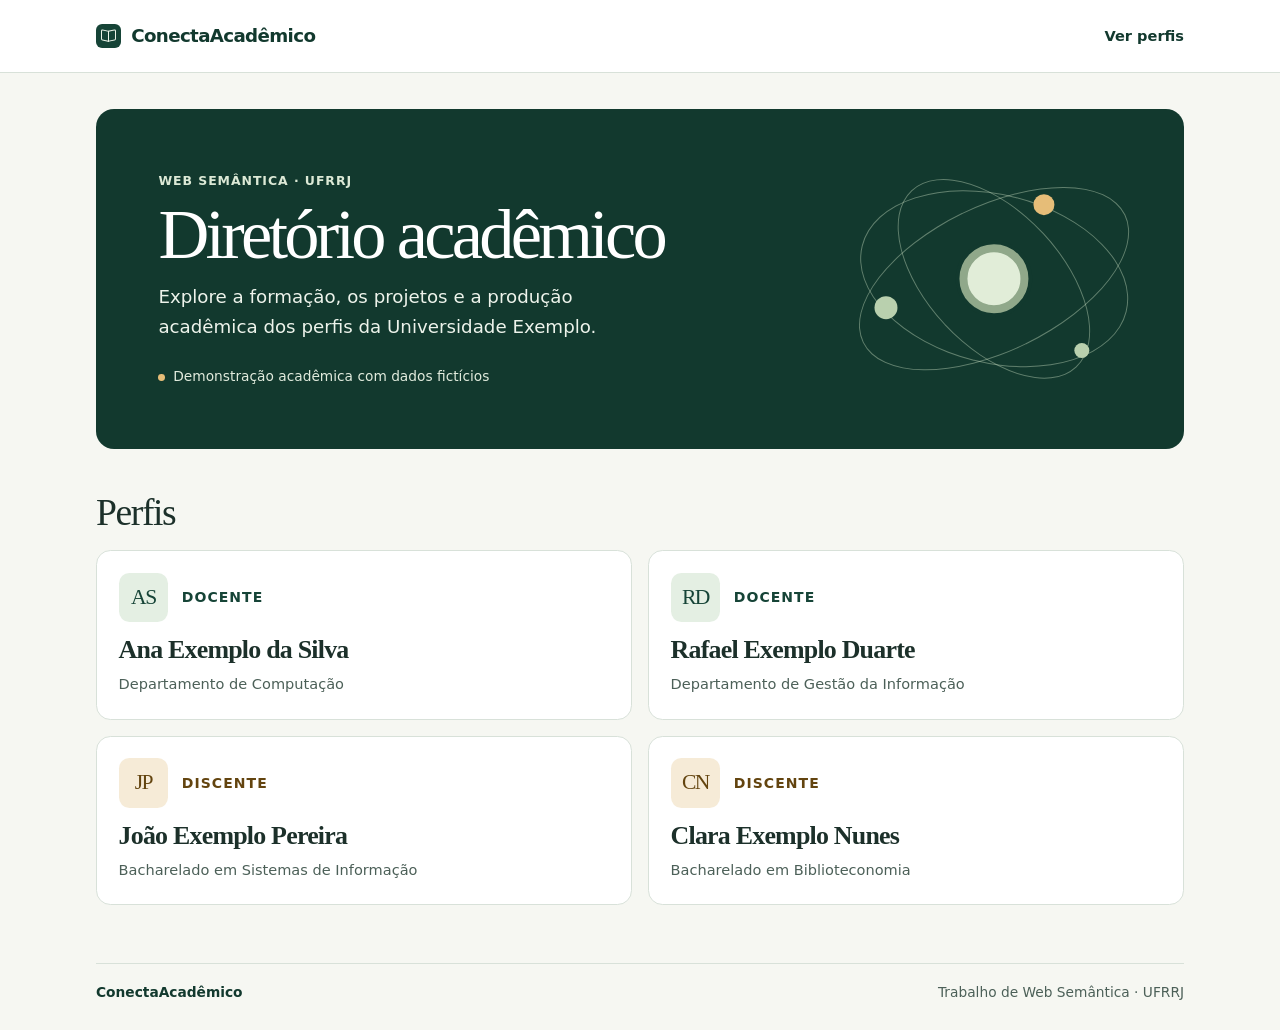
==== docs/index.html @ ee727a99 "Implementa diretorio de perfis academicos" ====
<!doctype html>
<html lang="pt-BR">
<head>
  <meta charset="utf-8">
  <meta name="viewport" content="width=device-width, initial-scale=1">
  <meta name="description" content="Diretório demonstrativo de perfis acadêmicos de docentes e discentes.">
  <title>ConectaAcadêmico | Diretório de perfis</title>
  <link rel="stylesheet" href="assets/estilos.css">
</head>
<body>
  <a class="skip-link" href="#conteudo">Pular para o conteúdo</a>
  <header class="site-header">
    <div class="header-inner shell">
      <a class="site-title" href="index.html">
        <span class="brand-mark" aria-hidden="true"></span>ConectaAcadêmico
      </a>
      <nav aria-label="Navegação principal">
        <a class="nav-link" href="#perfis">Ver perfis</a>
      </nav>
    </div>
  </header>
  <main class="shell directory-main" id="conteudo" tabindex="-1">
    <section class="hero" aria-labelledby="titulo">
      <div class="hero-content">
        <p class="hero-context">Web Semântica · UFRRJ</p>
        <h1 id="titulo">Diretório acadêmico</h1>
        <p>Explore a formação, os projetos e a produção acadêmica dos perfis da Universidade Exemplo.</p>
        <p class="demo-note"><span aria-hidden="true"></span>Demonstração acadêmica com dados fictícios</p>
      </div>
      <div class="hero-art" aria-hidden="true">
        <span class="orbit orbit-outer"></span>
        <span class="orbit orbit-inner"></span>
        <span class="orbit orbit-cross"></span>
        <span class="node node-main"></span>
        <span class="node node-top"></span>
        <span class="node node-side"></span>
        <span class="node node-bottom"></span>
      </div>
    </section>
    <section class="directory" aria-labelledby="perfis">
      <h2 id="perfis">Perfis</h2>
      <ul class="profile-grid" role="list">
<li class="profile-card" data-papel="docente"><div class="profile-card-top"><span class="avatar" aria-hidden="true">AS</span><span class="role-label">Docente</span></div><h3><a href="perfis/pessoa-ana.html">Ana Exemplo da Silva</a></h3><p class="profile-card-detail">Departamento de Computação</p></li>
<li class="profile-card" data-papel="docente"><div class="profile-card-top"><span class="avatar" aria-hidden="true">RD</span><span class="role-label">Docente</span></div><h3><a href="perfis/pessoa-rafael.html">Rafael Exemplo Duarte</a></h3><p class="profile-card-detail">Departamento de Gestão da Informação</p></li>
<li class="profile-card" data-papel="discente"><div class="profile-card-top"><span class="avatar" aria-hidden="true">JP</span><span class="role-label">Discente</span></div><h3><a href="perfis/pessoa-joao.html">João Exemplo Pereira</a></h3><p class="profile-card-detail">Bacharelado em Sistemas de Informação</p></li>
<li class="profile-card" data-papel="discente"><div class="profile-card-top"><span class="avatar" aria-hidden="true">CN</span><span class="role-label">Discente</span></div><h3><a href="perfis/pessoa-clara.html">Clara Exemplo Nunes</a></h3><p class="profile-card-detail">Bacharelado em Biblioteconomia</p></li>
      </ul>
    </section>
  </main>
  <footer class="site-footer shell">
    <strong>ConectaAcadêmico</strong>
    <span>Trabalho de Web Semântica · UFRRJ</span>
  </footer>
</body>
</html>
---- docs/assets/estilos.css ----
:root {
  color-scheme: light;
  --ink: #1c302a;
  --muted: #4c6058;
  --brand: #164437;
  --brand-dark: #12392e;
  --paper: #f6f7f2;
  --surface: #fff;
  --line: #d8e1d9;
  --leaf: #e4efe3;
  --warm: #f6ebd7;
  --warm-ink: #63440f;
  --focus: #925211;
  --serif: Georgia, "Times New Roman", serif;
}

* {
  box-sizing: border-box;
}

body {
  margin: 0;
  background: var(--paper);
  color: var(--ink);
  font: 1rem/1.6 system-ui, -apple-system, "Segoe UI", sans-serif;
  overflow-wrap: anywhere;
}

a {
  color: var(--brand);
  text-underline-offset: .2em;
}

a:focus-visible {
  outline: 3px solid var(--focus);
  outline-offset: 4px;
}

.skip-link {
  position: absolute;
  z-index: 2;
  inset: .75rem auto auto 1rem;
  padding: .55rem .9rem;
  background: var(--surface);
  border-radius: .25rem;
  transform: translateY(-180%);
}

.skip-link:focus {
  transform: none;
}

.shell {
  width: min(100% - 2.5rem, 68rem);
  margin-inline: auto;
}

.site-header {
  background: var(--surface);
  border-bottom: 1px solid var(--line);
}

.header-inner {
  display: flex;
  min-height: 4.5rem;
  flex-wrap: wrap;
  align-items: center;
  justify-content: space-between;
  gap: .35rem 1.25rem;
  padding-block: .45rem;
}

.site-title, .nav-link {
  display: inline-flex;
  min-height: 2.75rem;
  align-items: center;
  color: var(--brand-dark);
  font-weight: 700;
  text-decoration: none;
}

.site-title {
  gap: .65rem;
  font-size: 1.14rem;
  letter-spacing: -.035em;
}

.nav-link {
  font-size: .91rem;
}

.nav-link:hover, .profile-card h3 a:hover {
  text-decoration: underline;
}

.brand-mark {
  position: relative;
  width: 1.55rem;
  height: 1.55rem;
  flex: none;
  border-radius: .38rem;
  background: var(--brand);
  color: #edf4e9;
}

.brand-mark::before, .brand-mark::after {
  content: "";
  position: absolute;
  top: .41rem;
  width: .36rem;
  height: .59rem;
  border: 1px solid currentColor;
}

.brand-mark::before {
  left: .34rem;
  border-radius: .11rem 0 0 .09rem;
  transform: skewY(12deg);
}

.brand-mark::after {
  right: .34rem;
  border-radius: 0 .11rem .09rem 0;
  transform: skewY(-12deg);
}

main {
  padding-block: 2.25rem 3.6rem;
}

.hero {
  position: relative;
  isolation: isolate;
  display: grid;
  min-height: 19rem;
  align-items: center;
  overflow: hidden;
  padding: clamp(1.9rem, 5.25vw, 3.9rem);
  border-radius: 1.125rem;
  background: var(--brand-dark);
  color: #fff;
}

.hero-content {
  position: relative;
  z-index: 1;
  max-width: 33rem;
}

.hero-context, .role-label {
  margin: 0;
  font-size: .78rem;
  font-weight: 750;
  letter-spacing: .075em;
  text-transform: uppercase;
}

.hero-context {
  color: #dce9d6;
}

h1, h2 {
  font-family: var(--serif);
}

h1 {
  margin: .45rem 0 .75rem;
  font-size: clamp(2.35rem, 6vw, 4.4rem);
  font-weight: 500;
  line-height: 1.02;
  letter-spacing: -.053em;
}

.hero-content > p:not(.hero-context):not(.demo-note) {
  max-width: 32rem;
  margin: 0;
  color: #edf3eb;
  font-size: clamp(1rem, 2vw, 1.14rem);
}

.demo-note {
  display: flex;
  align-items: baseline;
  gap: .5rem;
  margin: 1.5rem 0 0;
  color: var(--muted);
  font-size: .86rem;
}

.hero .demo-note {
  color: #e1ebdd;
}

.demo-note span {
  display: inline-block;
  width: .43rem;
  height: .43rem;
  flex: none;
  border-radius: 50%;
  background: #8a621c;
}

.hero .demo-note span {
  background: #e6bd78;
}

.hero-art {
  position: absolute;
  inset: 50% -.1rem auto auto;
  width: min(40%, 24rem);
  aspect-ratio: 1.34;
  transform: translateY(-50%);
  pointer-events: none;
}

.orbit {
  position: absolute;
  left: 50%;
  top: 50%;
  width: 76%;
  height: 51%;
  border: 1px solid rgb(213 233 203 / 40%);
  border-radius: 50%;
}

.orbit-outer {
  transform: translate(-50%, -50%) rotate(-26deg);
}

.orbit-inner {
  width: 63%;
  height: 47%;
  transform: translate(-50%, -50%) rotate(47deg);
}

.orbit-cross {
  width: 71%;
  height: 59%;
  transform: translate(-50%, -50%) rotate(14deg);
}

.node {
  position: absolute;
  aspect-ratio: 1;
  border-radius: 50%;
  transform: translate(-50%, -50%);
}

.node-main {
  left: 50%;
  top: 50%;
  width: 18%;
  border: .55rem solid #90a88a;
  background: #e1edd8;
  box-shadow: 0 0 0 .25rem var(--brand-dark);
}

.node-top {
  left: 63%;
  top: 24%;
  width: 5.5%;
  background: #e6bd78;
}

.node-side {
  left: 22%;
  top: 60%;
  width: 6%;
  background: #b9d0ae;
}

.node-bottom {
  left: 73%;
  top: 75%;
  width: 4%;
  background: #b9d0ae;
}

.directory {
  margin-top: 2.6rem;
}

.directory h2 {
  margin: 0 0 1rem;
  font-size: clamp(1.75rem, 4vw, 2.35rem);
  font-weight: 500;
  line-height: 1.16;
  letter-spacing: -.037em;
}

.profile-grid {
  display: grid;
  grid-template-columns: repeat(2, minmax(0, 1fr));
  gap: 1rem;
  margin: 0;
  padding: 0;
  list-style: none;
}

.profile-card, .card {
  min-width: 0;
  border: 1px solid var(--line);
  border-radius: .9rem;
  background: var(--surface);
}

.profile-card {
  position: relative;
  padding: 1.35rem 1.35rem 1.45rem;
}

.profile-card:hover, .profile-card:focus-within {
  border-color: #719587;
}

.profile-card-top {
  display: flex;
  flex-wrap: wrap;
  align-items: center;
  gap: .45rem .85rem;
  margin-bottom: .8rem;
}

.avatar {
  display: inline-grid;
  width: 3.1rem;
  aspect-ratio: 1;
  flex: none;
  place-items: center;
  border-radius: .65rem;
  background: var(--leaf);
  color: var(--brand);
  font-family: var(--serif);
  font-size: 1.35rem;
  letter-spacing: -.07em;
  line-height: 1;
}

[data-papel="discente"] .avatar {
  background: var(--warm);
  color: var(--warm-ink);
}

.role-label {
  color: var(--brand);
  font-size: .875rem;
}

[data-papel="discente"] .role-label {
  color: var(--warm-ink);
}

.profile-card h3 {
  margin: 0;
  font-family: var(--serif);
  font-size: clamp(1.25rem, 3vw, 1.62rem);
  font-weight: 600;
  line-height: 1.18;
  letter-spacing: -.03em;
}

.profile-card h3 a {
  color: var(--ink);
  text-decoration: none;
}

.profile-card h3 a::after {
  content: "";
  position: absolute;
  inset: 0;
  border-radius: .9rem;
}

.profile-card-detail {
  margin: .4rem 0 0;
  color: var(--muted);
  font-size: .91rem;
}

.profile-heading {
  display: grid;
  grid-template-columns: auto minmax(0, 1fr);
  align-items: center;
  gap: clamp(1.05rem, 4.2vw, 2.4rem);
  margin-bottom: 1.5rem;
  padding: clamp(1.15rem, 4vw, 2.55rem);
  border: 1px solid #cfddd0;
  border-radius: 1.125rem;
  background: #ecf3e9;
}

.profile-heading .avatar {
  width: clamp(4.3rem, 11vw, 7rem);
  border: 1px solid #bfd2bf;
  border-radius: .9rem;
  background: #dcead8;
  font-size: clamp(2rem, 5vw, 3.1rem);
}

.profile-heading[data-papel="discente"] .avatar {
  border-color: #e2cda3;
  background: var(--warm);
}

.profile-heading h1 {
  margin: .42rem 0 .45rem;
  color: var(--brand-dark);
  font-size: clamp(2rem, 5.8vw, 3.6rem);
}

.profile-subtitle {
  margin: 0;
  color: var(--muted);
}

.profile-heading .demo-note {
  margin-top: .85rem;
}

.layout {
  display: grid;
  grid-template-columns: minmax(0, 1.85fr) minmax(14rem, 1fr);
  align-items: start;
  gap: 1.15rem;
}

.profile-sections, .profile-sidebar {
  display: grid;
  min-width: 0;
  gap: 1.15rem;
}

.card {
  padding: clamp(1.15rem, 3vw, 1.65rem);
}

.card h2 {
  margin: 0 0 .8rem;
  color: var(--brand-dark);
  font-size: 1.55rem;
  font-weight: 500;
  line-height: 1.15;
  letter-spacing: -.028em;
}

.card h3 {
  margin: .8rem 0 .35rem;
  font-size: 1rem;
}

.card p {
  margin: .35rem 0;
}

.clean-list {
  margin: .3rem 0 0;
  padding-inline-start: 1.2rem;
}

.clean-list li + li {
  margin-top: .45rem;
}

.tag-list, .social-links {
  display: flex;
  flex-wrap: wrap;
  gap: .45rem;
  margin: .4rem 0 0;
  padding: 0;
  list-style: none;
}

.tag-list li {
  border-radius: .35rem;
  background: var(--leaf);
  color: var(--brand-dark);
  padding: .25rem .55rem;
  font-size: .91rem;
}

.contact-list {
  display: grid;
  gap: .65rem;
  margin: 0;
}

.contact-list dt {
  color: var(--muted);
  font-size: .81rem;
  font-weight: 650;
}

.contact-list dd {
  margin: .03rem 0 0;
}

.social-links a {
  display: inline-block;
  padding: .45rem .65rem;
  border: 1px solid var(--line);
  border-radius: .35rem;
}

.site-footer {
  display: flex;
  flex-wrap: wrap;
  justify-content: space-between;
  gap: .3rem 1.5rem;
  padding-block: 1.1rem 1.65rem;
  border-top: 1px solid var(--line);
  color: var(--muted);
  font-size: .86rem;
}

.site-footer strong {
  color: var(--brand-dark);
}

@media (max-width: 53rem) {
  .hero-art {
    right: -10%;
    opacity: .45;
  }
}

@media (max-width: 42rem) {
  .shell {
    width: calc(100% - 2rem);
  }

  main {
    padding-block: 1.2rem 2.65rem;
  }

  .hero {
    min-height: 0;
  }

  .hero-art {
    display: none;
  }

  .directory {
    margin-top: 2rem;
  }

  .profile-grid, .layout {
    grid-template-columns: minmax(0, 1fr);
  }
}

@media (max-width: 25rem) {
  .profile-heading {
    grid-template-columns: minmax(0, 1fr);
  }

  .profile-heading .avatar {
    width: 3.7rem;
  }
}
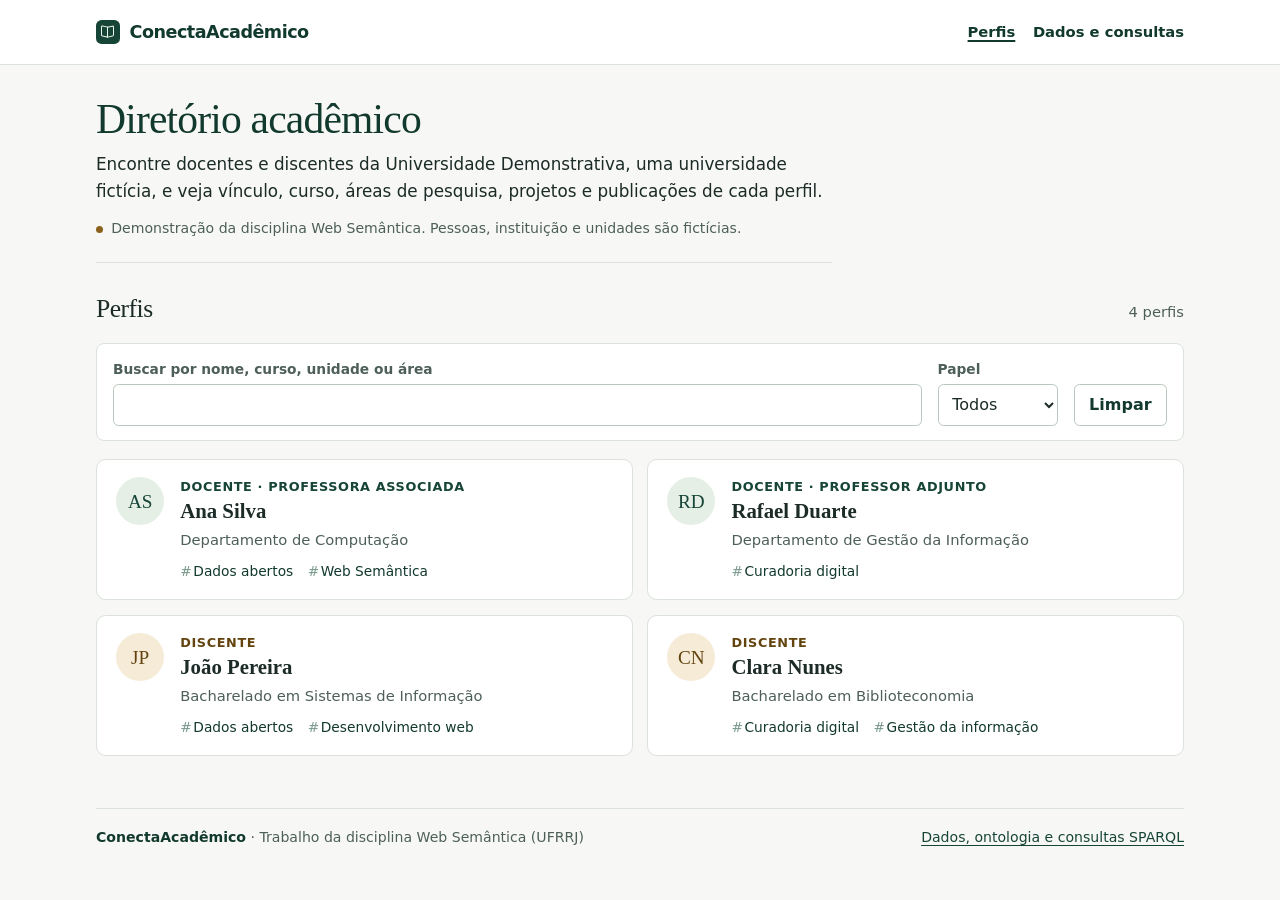
==== commit deaf9c53: "Implementa consultas SPARQL, ligacoes LOD e revisao do diretorio - consultas/consulta01.rq a consult" ====
--- a/docs/index.html
+++ b/docs/index.html
@@ -3,7 +3,7 @@
 <head>
   <meta charset="utf-8">
   <meta name="viewport" content="width=device-width, initial-scale=1">
-  <meta name="description" content="Diretório demonstrativo de perfis acadêmicos de docentes e discentes.">
+  <meta name="description" content="Diretório demonstrativo de perfis acadêmicos fictícios de docentes e discentes.">
   <title>ConectaAcadêmico | Diretório de perfis</title>
   <link rel="stylesheet" href="assets/estilos.css">
 </head>
@@ -15,41 +15,53 @@
         <span class="brand-mark" aria-hidden="true"></span>ConectaAcadêmico
       </a>
       <nav aria-label="Navegação principal">
-        <a class="nav-link" href="#perfis">Ver perfis</a>
+        <a class="nav-link" href="#perfis" aria-current="page">Perfis</a>
+        <a class="nav-link" href="dados.html">Dados e consultas</a>
       </nav>
     </div>
   </header>
   <main class="shell directory-main" id="conteudo" tabindex="-1">
-    <section class="hero" aria-labelledby="titulo">
-      <div class="hero-content">
-        <p class="hero-context">Web Semântica · UFRRJ</p>
-        <h1 id="titulo">Diretório acadêmico</h1>
-        <p>Explore a formação, os projetos e a produção acadêmica dos perfis da Universidade Exemplo.</p>
-        <p class="demo-note"><span aria-hidden="true"></span>Demonstração acadêmica com dados fictícios</p>
-      </div>
-      <div class="hero-art" aria-hidden="true">
-        <span class="orbit orbit-outer"></span>
-        <span class="orbit orbit-inner"></span>
-        <span class="orbit orbit-cross"></span>
-        <span class="node node-main"></span>
-        <span class="node node-top"></span>
-        <span class="node node-side"></span>
-        <span class="node node-bottom"></span>
-      </div>
+    <section class="page-intro" aria-labelledby="titulo">
+      <h1 id="titulo">Diretório acadêmico</h1>
+      <p>Encontre docentes e discentes da Universidade Demonstrativa, uma universidade fictícia, e veja vínculo, curso, áreas de pesquisa, projetos e publicações de cada perfil.</p>
+      <p class="demo-note">Demonstração da disciplina Web Semântica. Pessoas, instituição e unidades são fictícias.</p>
     </section>
     <section class="directory" aria-labelledby="perfis">
-      <h2 id="perfis">Perfis</h2>
-      <ul class="profile-grid" role="list">
-<li class="profile-card" data-papel="docente"><div class="profile-card-top"><span class="avatar" aria-hidden="true">AS</span><span class="role-label">Docente</span></div><h3><a href="perfis/pessoa-ana.html">Ana Exemplo da Silva</a></h3><p class="profile-card-detail">Departamento de Computação</p></li>
-<li class="profile-card" data-papel="docente"><div class="profile-card-top"><span class="avatar" aria-hidden="true">RD</span><span class="role-label">Docente</span></div><h3><a href="perfis/pessoa-rafael.html">Rafael Exemplo Duarte</a></h3><p class="profile-card-detail">Departamento de Gestão da Informação</p></li>
-<li class="profile-card" data-papel="discente"><div class="profile-card-top"><span class="avatar" aria-hidden="true">JP</span><span class="role-label">Discente</span></div><h3><a href="perfis/pessoa-joao.html">João Exemplo Pereira</a></h3><p class="profile-card-detail">Bacharelado em Sistemas de Informação</p></li>
-<li class="profile-card" data-papel="discente"><div class="profile-card-top"><span class="avatar" aria-hidden="true">CN</span><span class="role-label">Discente</span></div><h3><a href="perfis/pessoa-clara.html">Clara Exemplo Nunes</a></h3><p class="profile-card-detail">Bacharelado em Biblioteconomia</p></li>
+      <div class="directory-head">
+        <h2 id="perfis">Perfis</h2>
+        <p class="directory-count" id="contagem" aria-live="polite">4 perfis</p>
+      </div>
+      <form class="directory-filter" role="search" aria-label="Filtrar perfis" data-filtro hidden>
+        <div class="field field-search">
+          <label for="busca">Buscar por nome, curso, unidade ou área</label>
+          <input id="busca" name="busca" type="search" autocomplete="off">
+        </div>
+        <div class="field">
+          <label for="papel">Papel</label>
+          <select id="papel" name="papel">
+            <option value="">Todos</option>
+            <option value="docente">Docentes</option>
+            <option value="discente">Discentes</option>
+          </select>
+        </div>
+        <button class="button-secondary" type="reset">Limpar</button>
+      </form>
+      <ul class="profile-grid" role="list" data-perfis>
+<li class="profile-card" data-papel="docente" data-busca="ana silva docente departamento de computação dados abertos web semântica"><span class="avatar" aria-hidden="true">AS</span><div class="profile-card-body"><p class="role-label">Docente · Professora associada</p><h3><a href="perfis/pessoa-ana.html">Ana Silva</a></h3><p class="profile-card-detail">Departamento de Computação</p><ul class="area-list"><li>Dados abertos</li><li>Web Semântica</li></ul></div></li>
+<li class="profile-card" data-papel="docente" data-busca="rafael duarte docente departamento de gestão da informação curadoria digital"><span class="avatar" aria-hidden="true">RD</span><div class="profile-card-body"><p class="role-label">Docente · Professor adjunto</p><h3><a href="perfis/pessoa-rafael.html">Rafael Duarte</a></h3><p class="profile-card-detail">Departamento de Gestão da Informação</p><ul class="area-list"><li>Curadoria digital</li></ul></div></li>
+<li class="profile-card" data-papel="discente" data-busca="joão pereira discente departamento de computação bacharelado em sistemas de informação dados abertos desenvolvimento web"><span class="avatar" aria-hidden="true">JP</span><div class="profile-card-body"><p class="role-label">Discente</p><h3><a href="perfis/pessoa-joao.html">João Pereira</a></h3><p class="profile-card-detail">Bacharelado em Sistemas de Informação</p><ul class="area-list"><li>Dados abertos</li><li>Desenvolvimento web</li></ul></div></li>
+<li class="profile-card" data-papel="discente" data-busca="clara nunes discente departamento de gestão da informação bacharelado em biblioteconomia curadoria digital gestão da informação"><span class="avatar" aria-hidden="true">CN</span><div class="profile-card-body"><p class="role-label">Discente</p><h3><a href="perfis/pessoa-clara.html">Clara Nunes</a></h3><p class="profile-card-detail">Bacharelado em Biblioteconomia</p><ul class="area-list"><li>Curadoria digital</li><li>Gestão da informação</li></ul></div></li>
       </ul>
+      <div class="empty-state" id="sem-resultados" hidden>
+        <p>Nenhum perfil corresponde à busca.</p>
+        <button class="button-secondary" type="button" data-limpar>Limpar filtros</button>
+      </div>
     </section>
   </main>
   <footer class="site-footer shell">
-    <strong>ConectaAcadêmico</strong>
-    <span>Trabalho de Web Semântica · UFRRJ</span>
+    <span><strong>ConectaAcadêmico</strong> · Trabalho da disciplina Web Semântica (UFRRJ)</span>
+    <a href="dados.html">Dados, ontologia e consultas SPARQL</a>
   </footer>
+  <script src="assets/diretorio.js" defer></script>
 </body>
 </html>
--- a/docs/assets/estilos.css
+++ b/docs/assets/estilos.css
@@ -1,13 +1,14 @@
 :root {
   color-scheme: light;
-  --ink: #1c302a;
-  --muted: #4c6058;
+  --ink: #1c2b27;
+  --muted: #4d5f58;
   --brand: #164437;
   --brand-dark: #12392e;
-  --paper: #f6f7f2;
+  --paper: #f7f8f5;
   --surface: #fff;
-  --line: #d8e1d9;
-  --leaf: #e4efe3;
+  --line: #dbe2dc;
+  --line-strong: #b9c8bd;
+  --leaf: #e6efe5;
   --warm: #f6ebd7;
   --warm-ink: #63440f;
   --focus: #925211;
@@ -18,12 +19,16 @@
   box-sizing: border-box;
 }
 
+[hidden] {
+  display: none !important;
+}
+
 body {
   margin: 0;
   background: var(--paper);
   color: var(--ink);
   font: 1rem/1.6 system-ui, -apple-system, "Segoe UI", sans-serif;
-  overflow-wrap: anywhere;
+  overflow-wrap: break-word;
 }
 
 a {
@@ -31,9 +36,25 @@
   text-underline-offset: .2em;
 }
 
-a:focus-visible {
+a:focus-visible,
+button:focus-visible,
+input:focus-visible,
+select:focus-visible,
+summary:focus-visible,
+.table-wrap:focus-visible,
+main:focus-visible {
   outline: 3px solid var(--focus);
-  outline-offset: 4px;
+  outline-offset: 3px;
+}
+
+main:focus:not(:focus-visible) {
+  outline: none;
+}
+
+code {
+  font-family: ui-monospace, "Cascadia Mono", Consolas, monospace;
+  font-size: .88em;
+  overflow-wrap: anywhere;
 }
 
 .skip-link {
@@ -55,6 +76,8 @@
   margin-inline: auto;
 }
 
+/* Cabeçalho e rodapé */
+
 .site-header {
   background: var(--surface);
   border-bottom: 1px solid var(--line);
@@ -62,12 +85,18 @@
 
 .header-inner {
   display: flex;
-  min-height: 4.5rem;
+  min-height: 4rem;
   flex-wrap: wrap;
   align-items: center;
   justify-content: space-between;
-  gap: .35rem 1.25rem;
-  padding-block: .45rem;
+  gap: .25rem 1.25rem;
+  padding-block: .4rem;
+}
+
+.header-inner nav {
+  display: flex;
+  flex-wrap: wrap;
+  gap: 0 1.1rem;
 }
 
 .site-title, .nav-link {
@@ -80,25 +109,27 @@
 }
 
 .site-title {
-  gap: .65rem;
-  font-size: 1.14rem;
-  letter-spacing: -.035em;
+  gap: .6rem;
+  font-size: 1.1rem;
+  letter-spacing: -.03em;
 }
 
 .nav-link {
-  font-size: .91rem;
-}
-
-.nav-link:hover, .profile-card h3 a:hover {
+  font-size: .92rem;
+  font-weight: 600;
+}
+
+.nav-link:hover, .nav-link[aria-current="page"] {
   text-decoration: underline;
+  text-decoration-thickness: 2px;
 }
 
 .brand-mark {
   position: relative;
-  width: 1.55rem;
-  height: 1.55rem;
+  width: 1.5rem;
+  height: 1.5rem;
   flex: none;
-  border-radius: .38rem;
+  border-radius: .35rem;
   background: var(--brand);
   color: #edf4e9;
 }
@@ -106,455 +137,586 @@
 .brand-mark::before, .brand-mark::after {
   content: "";
   position: absolute;
-  top: .41rem;
-  width: .36rem;
-  height: .59rem;
+  top: .4rem;
+  width: .34rem;
+  height: .57rem;
   border: 1px solid currentColor;
 }
 
 .brand-mark::before {
-  left: .34rem;
+  left: .33rem;
   border-radius: .11rem 0 0 .09rem;
   transform: skewY(12deg);
 }
 
 .brand-mark::after {
-  right: .34rem;
+  right: .33rem;
   border-radius: 0 .11rem .09rem 0;
   transform: skewY(-12deg);
 }
 
+.site-footer {
+  display: flex;
+  flex-wrap: wrap;
+  justify-content: space-between;
+  gap: .3rem 1.5rem;
+  padding-block: 1.1rem 1.6rem;
+  border-top: 1px solid var(--line);
+  color: var(--muted);
+  font-size: .88rem;
+}
+
+.site-footer strong {
+  color: var(--brand-dark);
+}
+
 main {
-  padding-block: 2.25rem 3.6rem;
-}
-
-.hero {
-  position: relative;
-  isolation: isolate;
-  display: grid;
-  min-height: 19rem;
-  align-items: center;
-  overflow: hidden;
-  padding: clamp(1.9rem, 5.25vw, 3.9rem);
-  border-radius: 1.125rem;
-  background: var(--brand-dark);
-  color: #fff;
-}
-
-.hero-content {
-  position: relative;
-  z-index: 1;
-  max-width: 33rem;
-}
-
-.hero-context, .role-label {
-  margin: 0;
-  font-size: .78rem;
-  font-weight: 750;
-  letter-spacing: .075em;
-  text-transform: uppercase;
-}
-
-.hero-context {
-  color: #dce9d6;
+  padding-block: 2rem 3.2rem;
 }
 
 h1, h2 {
   font-family: var(--serif);
+  font-weight: 500;
+  letter-spacing: -.02em;
 }
 
 h1 {
-  margin: .45rem 0 .75rem;
-  font-size: clamp(2.35rem, 6vw, 4.4rem);
-  font-weight: 500;
-  line-height: 1.02;
-  letter-spacing: -.053em;
-}
-
-.hero-content > p:not(.hero-context):not(.demo-note) {
-  max-width: 32rem;
-  margin: 0;
-  color: #edf3eb;
-  font-size: clamp(1rem, 2vw, 1.14rem);
+  margin: 0 0 .5rem;
+  color: var(--brand-dark);
+  font-size: clamp(1.9rem, 4.5vw, 2.6rem);
+  line-height: 1.1;
+}
+
+/* Abertura curta das páginas */
+
+.page-intro {
+  max-width: 46rem;
+  padding-bottom: 1.4rem;
+  border-bottom: 1px solid var(--line);
+}
+
+.page-intro > p {
+  margin: 0;
+  font-size: 1.05rem;
 }
 
 .demo-note {
   display: flex;
   align-items: baseline;
   gap: .5rem;
-  margin: 1.5rem 0 0;
-  color: var(--muted);
-  font-size: .86rem;
-}
-
-.hero .demo-note {
-  color: #e1ebdd;
-}
-
-.demo-note span {
-  display: inline-block;
-  width: .43rem;
-  height: .43rem;
+  margin: .8rem 0 0 !important;
+  color: var(--muted);
+  font-size: .88rem !important;
+}
+
+.demo-note::before {
+  content: "";
+  width: .45rem;
+  height: .45rem;
   flex: none;
   border-radius: 50%;
   background: #8a621c;
 }
 
-.hero .demo-note span {
-  background: #e6bd78;
-}
-
-.hero-art {
-  position: absolute;
-  inset: 50% -.1rem auto auto;
-  width: min(40%, 24rem);
-  aspect-ratio: 1.34;
-  transform: translateY(-50%);
-  pointer-events: none;
-}
-
-.orbit {
-  position: absolute;
-  left: 50%;
-  top: 50%;
-  width: 76%;
-  height: 51%;
-  border: 1px solid rgb(213 233 203 / 40%);
-  border-radius: 50%;
-}
-
-.orbit-outer {
-  transform: translate(-50%, -50%) rotate(-26deg);
-}
-
-.orbit-inner {
-  width: 63%;
-  height: 47%;
-  transform: translate(-50%, -50%) rotate(47deg);
-}
-
-.orbit-cross {
-  width: 71%;
-  height: 59%;
-  transform: translate(-50%, -50%) rotate(14deg);
-}
-
-.node {
-  position: absolute;
-  aspect-ratio: 1;
-  border-radius: 50%;
-  transform: translate(-50%, -50%);
-}
-
-.node-main {
-  left: 50%;
-  top: 50%;
-  width: 18%;
-  border: .55rem solid #90a88a;
-  background: #e1edd8;
-  box-shadow: 0 0 0 .25rem var(--brand-dark);
-}
-
-.node-top {
-  left: 63%;
-  top: 24%;
-  width: 5.5%;
-  background: #e6bd78;
-}
-
-.node-side {
-  left: 22%;
-  top: 60%;
-  width: 6%;
-  background: #b9d0ae;
-}
-
-.node-bottom {
-  left: 73%;
-  top: 75%;
-  width: 4%;
-  background: #b9d0ae;
-}
+/* Catálogo */
 
 .directory {
-  margin-top: 2.6rem;
-}
-
-.directory h2 {
-  margin: 0 0 1rem;
-  font-size: clamp(1.75rem, 4vw, 2.35rem);
-  font-weight: 500;
-  line-height: 1.16;
-  letter-spacing: -.037em;
+  margin-top: 1.6rem;
+}
+
+.directory-head {
+  display: flex;
+  flex-wrap: wrap;
+  align-items: baseline;
+  justify-content: space-between;
+  gap: .25rem 1rem;
+  margin-bottom: .8rem;
+}
+
+.directory-head h2 {
+  margin: 0;
+  font-size: 1.6rem;
+}
+
+.directory-count {
+  margin: 0;
+  color: var(--muted);
+  font-size: .92rem;
+}
+
+.directory-filter {
+  display: flex;
+  flex-wrap: wrap;
+  align-items: flex-end;
+  gap: .75rem 1rem;
+  margin-bottom: 1.1rem;
+  padding: .9rem 1rem;
+  border: 1px solid var(--line);
+  border-radius: .5rem;
+  background: var(--surface);
+}
+
+.field {
+  display: grid;
+  gap: .25rem;
+  min-width: 0;
+}
+
+.field-search {
+  flex: 1 1 16rem;
+}
+
+.field label {
+  color: var(--muted);
+  font-size: .86rem;
+  font-weight: 600;
+}
+
+input, select, button {
+  min-height: 2.6rem;
+  font: inherit;
+}
+
+input, select {
+  width: 100%;
+  padding: .4rem .6rem;
+  border: 1px solid var(--line-strong);
+  border-radius: .35rem;
+  background: var(--surface);
+  color: var(--ink);
+}
+
+.button-secondary {
+  padding: .4rem .9rem;
+  border: 1px solid var(--line-strong);
+  border-radius: .35rem;
+  background: var(--surface);
+  color: var(--brand-dark);
+  font-weight: 600;
+  cursor: pointer;
+}
+
+.button-secondary:hover {
+  background: var(--leaf);
 }
 
 .profile-grid {
   display: grid;
   grid-template-columns: repeat(2, minmax(0, 1fr));
-  gap: 1rem;
+  gap: .9rem;
   margin: 0;
   padding: 0;
   list-style: none;
 }
 
-.profile-card, .card {
-  min-width: 0;
-  border: 1px solid var(--line);
-  border-radius: .9rem;
-  background: var(--surface);
-}
-
 .profile-card {
   position: relative;
-  padding: 1.35rem 1.35rem 1.45rem;
+  display: grid;
+  grid-template-columns: auto minmax(0, 1fr);
+  gap: 1rem;
+  min-width: 0;
+  padding: 1.1rem 1.2rem;
+  border: 1px solid var(--line);
+  border-radius: .6rem;
+  background: var(--surface);
 }
 
 .profile-card:hover, .profile-card:focus-within {
   border-color: #719587;
 }
 
-.profile-card-top {
-  display: flex;
-  flex-wrap: wrap;
-  align-items: center;
-  gap: .45rem .85rem;
-  margin-bottom: .8rem;
-}
-
-.avatar {
-  display: inline-grid;
-  width: 3.1rem;
-  aspect-ratio: 1;
-  flex: none;
-  place-items: center;
-  border-radius: .65rem;
-  background: var(--leaf);
-  color: var(--brand);
+.profile-card .role-label {
+  margin: 0 0 .1rem;
+}
+
+.profile-card h3 {
+  margin: 0;
   font-family: var(--serif);
-  font-size: 1.35rem;
-  letter-spacing: -.07em;
-  line-height: 1;
-}
-
-[data-papel="discente"] .avatar {
-  background: var(--warm);
-  color: var(--warm-ink);
-}
-
-.role-label {
-  color: var(--brand);
-  font-size: .875rem;
-}
-
-[data-papel="discente"] .role-label {
-  color: var(--warm-ink);
-}
-
-.profile-card h3 {
-  margin: 0;
-  font-family: var(--serif);
-  font-size: clamp(1.25rem, 3vw, 1.62rem);
+  font-size: 1.3rem;
   font-weight: 600;
-  line-height: 1.18;
-  letter-spacing: -.03em;
+  line-height: 1.2;
 }
 
 .profile-card h3 a {
   color: var(--ink);
   text-decoration: none;
+}
+
+.profile-card h3 a:hover {
+  text-decoration: underline;
 }
 
 .profile-card h3 a::after {
   content: "";
   position: absolute;
   inset: 0;
-  border-radius: .9rem;
+  border-radius: .6rem;
 }
 
 .profile-card-detail {
-  margin: .4rem 0 0;
-  color: var(--muted);
-  font-size: .91rem;
+  margin: .25rem 0 0;
+  color: var(--muted);
+  font-size: .92rem;
+}
+
+.area-list {
+  display: flex;
+  flex-wrap: wrap;
+  gap: .2rem .9rem;
+  margin: .5rem 0 0;
+  padding: 0;
+  color: var(--brand-dark);
+  font-size: .86rem;
+  list-style: none;
+}
+
+.area-list li::before {
+  content: "#";
+  margin-right: .1rem;
+  color: #7a9a8c;
+}
+
+.empty-state {
+  padding: 1.2rem;
+  border: 1px dashed var(--line-strong);
+  border-radius: .5rem;
+  background: var(--surface);
+  text-align: center;
+}
+
+.empty-state p {
+  margin: 0 0 .6rem;
+}
+
+.avatar {
+  display: inline-grid;
+  width: 3rem;
+  aspect-ratio: 1;
+  flex: none;
+  place-items: center;
+  border-radius: 50%;
+  background: var(--leaf);
+  color: var(--brand);
+  font-family: var(--serif);
+  font-size: 1.2rem;
+  line-height: 1;
+}
+
+[data-papel="discente"] .avatar {
+  background: var(--warm);
+  color: var(--warm-ink);
+}
+
+.role-label {
+  margin: 0;
+  color: var(--brand);
+  font-size: .8rem;
+  font-weight: 700;
+  letter-spacing: .05em;
+  text-transform: uppercase;
+}
+
+[data-papel="discente"] .role-label {
+  color: var(--warm-ink);
+}
+
+/* Perfil */
+
+.breadcrumb {
+  margin: 0 0 1rem;
+  color: var(--muted);
+  font-size: .9rem;
 }
 
 .profile-heading {
   display: grid;
   grid-template-columns: auto minmax(0, 1fr);
   align-items: center;
-  gap: clamp(1.05rem, 4.2vw, 2.4rem);
-  margin-bottom: 1.5rem;
-  padding: clamp(1.15rem, 4vw, 2.55rem);
-  border: 1px solid #cfddd0;
-  border-radius: 1.125rem;
-  background: #ecf3e9;
+  gap: clamp(1rem, 3vw, 1.6rem);
+  margin-bottom: 1.6rem;
+  padding-bottom: 1.4rem;
+  border-bottom: 1px solid var(--line);
 }
 
 .profile-heading .avatar {
-  width: clamp(4.3rem, 11vw, 7rem);
-  border: 1px solid #bfd2bf;
-  border-radius: .9rem;
-  background: #dcead8;
-  font-size: clamp(2rem, 5vw, 3.1rem);
-}
-
-.profile-heading[data-papel="discente"] .avatar {
-  border-color: #e2cda3;
-  background: var(--warm);
+  width: clamp(4rem, 10vw, 5.5rem);
+  font-size: clamp(1.6rem, 4vw, 2.2rem);
 }
 
 .profile-heading h1 {
-  margin: .42rem 0 .45rem;
-  color: var(--brand-dark);
-  font-size: clamp(2rem, 5.8vw, 3.6rem);
+  margin: .2rem 0 .25rem;
 }
 
 .profile-subtitle {
   margin: 0;
   color: var(--muted);
-}
-
-.profile-heading .demo-note {
-  margin-top: .85rem;
+  font-size: 1.02rem;
 }
 
 .layout {
   display: grid;
-  grid-template-columns: minmax(0, 1.85fr) minmax(14rem, 1fr);
+  grid-template-columns: minmax(0, 1.9fr) minmax(15rem, 1fr);
   align-items: start;
-  gap: 1.15rem;
-}
-
-.profile-sections, .profile-sidebar {
+  gap: 2rem;
+}
+
+.profile-sections {
+  min-width: 0;
+}
+
+.profile-section + .profile-section {
+  margin-top: 1.5rem;
+  padding-top: 1.4rem;
+  border-top: 1px solid var(--line);
+}
+
+.profile-section h2, .data-section h2 {
+  margin: 0 0 .6rem;
+  color: var(--brand-dark);
+  font-size: 1.35rem;
+  line-height: 1.2;
+}
+
+.profile-section p {
+  margin: .3rem 0;
+}
+
+.profile-sidebar {
   display: grid;
   min-width: 0;
-  gap: 1.15rem;
-}
-
-.card {
-  padding: clamp(1.15rem, 3vw, 1.65rem);
-}
-
-.card h2 {
-  margin: 0 0 .8rem;
+  gap: 0;
+  padding: 1.1rem 1.2rem;
+  border: 1px solid var(--line);
+  border-radius: .6rem;
+  background: var(--surface);
+}
+
+.sidebar-block + .sidebar-block {
+  margin-top: 1rem;
+  padding-top: 1rem;
+  border-top: 1px solid var(--line);
+}
+
+.sidebar-block h2 {
+  margin: 0 0 .5rem;
   color: var(--brand-dark);
-  font-size: 1.55rem;
-  font-weight: 500;
-  line-height: 1.15;
-  letter-spacing: -.028em;
-}
-
-.card h3 {
-  margin: .8rem 0 .35rem;
-  font-size: 1rem;
-}
-
-.card p {
-  margin: .35rem 0;
+  font-family: inherit;
+  font-size: .95rem;
+  font-weight: 700;
+  letter-spacing: 0;
+}
+
+.sidebar-block p {
+  margin: .2rem 0;
+  font-size: .94rem;
 }
 
 .clean-list {
-  margin: .3rem 0 0;
-  padding-inline-start: 1.2rem;
+  margin: 0;
+  padding-inline-start: 1.1rem;
 }
 
 .clean-list li + li {
-  margin-top: .45rem;
-}
-
-.tag-list, .social-links {
-  display: flex;
-  flex-wrap: wrap;
-  gap: .45rem;
-  margin: .4rem 0 0;
+  margin-top: .35rem;
+}
+
+.detailed-list {
+  margin: 0;
   padding: 0;
   list-style: none;
 }
 
+.detailed-list li + li {
+  margin-top: .9rem;
+}
+
+.detailed-list p {
+  margin: .15rem 0 0;
+}
+
+.publication-meta, .publication-authors {
+  color: var(--muted);
+  font-size: .92rem;
+}
+
+.inline-list {
+  display: flex;
+  flex-wrap: wrap;
+  gap: .2rem 1.2rem;
+  margin: 0;
+  padding: 0;
+  list-style: none;
+}
+
+.tag-list {
+  display: flex;
+  flex-wrap: wrap;
+  gap: .4rem;
+  margin: 0;
+  padding: 0;
+  list-style: none;
+}
+
 .tag-list li {
-  border-radius: .35rem;
+  padding: .15rem .55rem;
+  border-radius: .3rem;
   background: var(--leaf);
   color: var(--brand-dark);
-  padding: .25rem .55rem;
-  font-size: .91rem;
+  font-size: .92rem;
 }
 
 .contact-list {
   display: grid;
-  gap: .65rem;
+  gap: .55rem;
   margin: 0;
 }
 
 .contact-list dt {
   color: var(--muted);
-  font-size: .81rem;
+  font-size: .8rem;
   font-weight: 650;
 }
 
 .contact-list dd {
-  margin: .03rem 0 0;
-}
-
-.social-links a {
-  display: inline-block;
-  padding: .45rem .65rem;
+  margin: 0;
+}
+
+/* Dados e consultas */
+
+.page-toc {
+  display: flex;
+  flex-wrap: wrap;
+  gap: .2rem 1.2rem;
+  margin-top: 1rem;
+  font-size: .92rem;
+}
+
+.data-section {
+  max-width: 60rem;
+  margin-top: 2rem;
+}
+
+.data-section > p {
+  max-width: 46rem;
+}
+
+.query {
+  margin-top: 1.4rem;
+  padding-top: 1.2rem;
+  border-top: 1px solid var(--line);
+}
+
+.query h3 {
+  margin: 0 0 .5rem;
+  font-size: 1.05rem;
+  line-height: 1.35;
+}
+
+.query-note, .query-files, .query-empty {
+  color: var(--muted);
+  font-size: .9rem;
+}
+
+details {
+  margin: .6rem 0;
+}
+
+summary {
+  color: var(--brand);
+  font-weight: 600;
+  cursor: pointer;
+}
+
+pre {
+  overflow-x: auto;
+  margin: .5rem 0;
+  padding: .8rem 1rem;
   border: 1px solid var(--line);
-  border-radius: .35rem;
-}
-
-.site-footer {
-  display: flex;
-  flex-wrap: wrap;
-  justify-content: space-between;
-  gap: .3rem 1.5rem;
-  padding-block: 1.1rem 1.65rem;
+  border-radius: .4rem;
+  background: #f1f4f0;
+  font-size: .86rem;
+  line-height: 1.5;
+}
+
+pre code {
+  overflow-wrap: normal;
+  white-space: pre;
+}
+
+.table-wrap {
+  overflow-x: auto;
+  margin: .6rem 0;
+  border: 1px solid var(--line);
+  border-radius: .4rem;
+  background: var(--surface);
+}
+
+table {
+  width: 100%;
+  border-collapse: collapse;
+  font-size: .9rem;
+}
+
+caption {
+  padding: .5rem .75rem;
+  color: var(--muted);
+  font-size: .86rem;
+  text-align: left;
+}
+
+th, td {
+  padding: .45rem .75rem;
   border-top: 1px solid var(--line);
-  color: var(--muted);
-  font-size: .86rem;
-}
-
-.site-footer strong {
-  color: var(--brand-dark);
-}
-
-@media (max-width: 53rem) {
-  .hero-art {
-    right: -10%;
-    opacity: .45;
-  }
-}
-
-@media (max-width: 42rem) {
+  text-align: left;
+  vertical-align: top;
+}
+
+th {
+  background: #f1f4f0;
+  font-weight: 650;
+  white-space: nowrap;
+}
+
+td code {
+  overflow-wrap: normal;
+  white-space: nowrap;
+}
+
+td.unbound {
+  color: var(--muted);
+  font-style: italic;
+}
+
+@media (max-width: 48rem) {
   .shell {
     width: calc(100% - 2rem);
   }
 
   main {
-    padding-block: 1.2rem 2.65rem;
-  }
-
-  .hero {
-    min-height: 0;
-  }
-
-  .hero-art {
-    display: none;
-  }
-
-  .directory {
-    margin-top: 2rem;
+    padding-block: 1.2rem 2.4rem;
   }
 
   .profile-grid, .layout {
     grid-template-columns: minmax(0, 1fr);
   }
+
+  .layout {
+    gap: 1.6rem;
+  }
 }
 
 @media (max-width: 25rem) {
+  .profile-card {
+    grid-template-columns: minmax(0, 1fr);
+    gap: .6rem;
+  }
+
   .profile-heading {
     grid-template-columns: minmax(0, 1fr);
   }
 
   .profile-heading .avatar {
-    width: 3.7rem;
+    width: 3.4rem;
+    font-size: 1.4rem;
   }
 }
